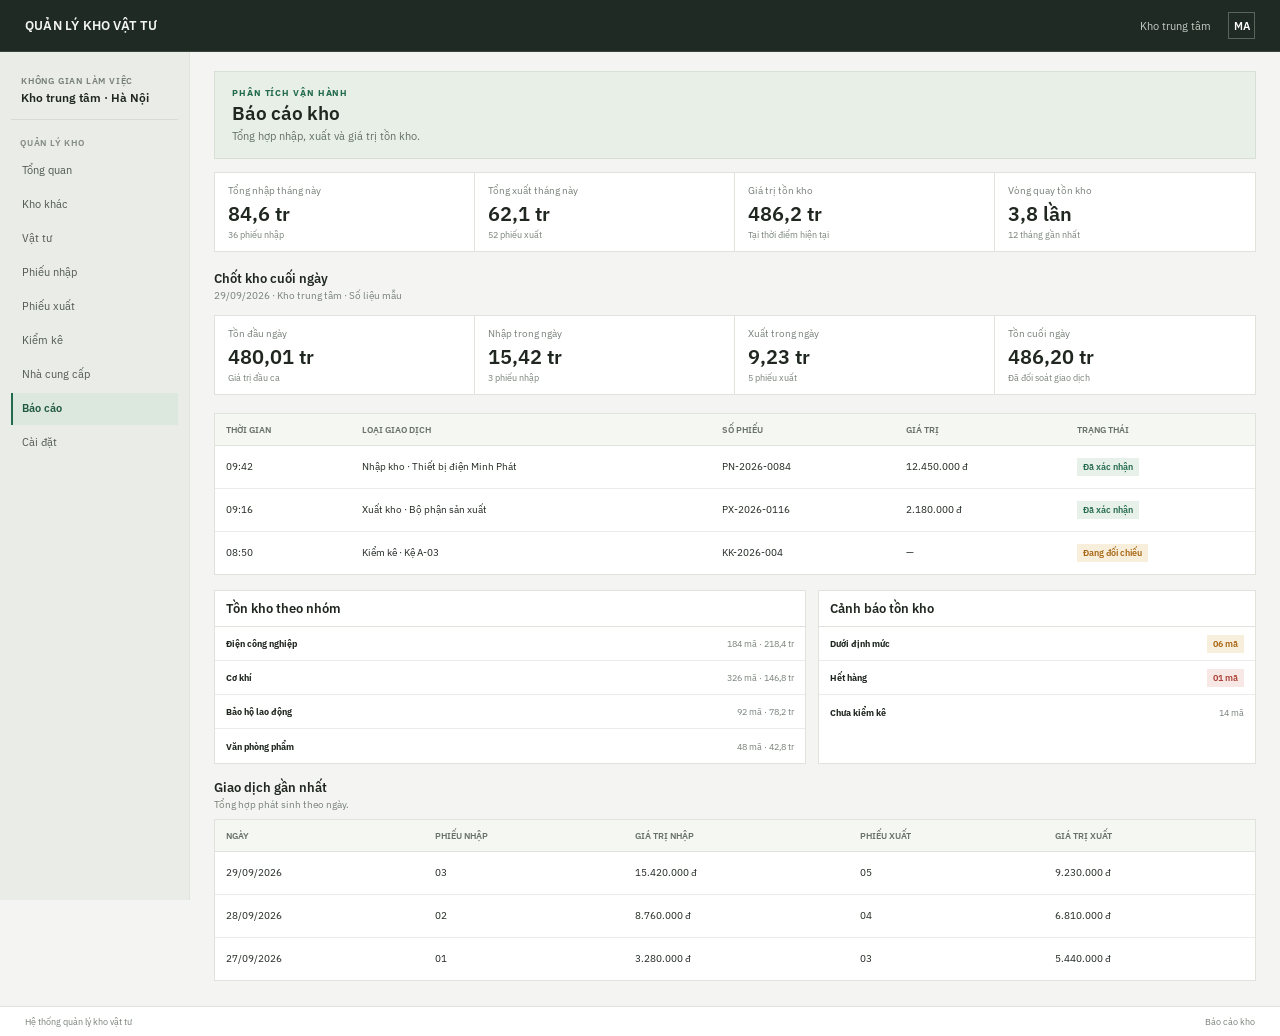
==== bao-cao.html @ 77044d99 "Create New Project New project" ====
<!doctype html>
<html lang="vi">
  <head>
    <meta charset="utf-8" />
    <meta name="viewport" content="width=device-width,initial-scale=1" />
    <title>Báo cáo kho</title>
    <link
      href="https://fonts.googleapis.com/css2?family=IBM+Plex+Sans:wght@400;500;600;700&display=swap"
      rel="stylesheet"
    />
    <link rel="stylesheet" href="style.css" />
  </head>
  <body>
    <header class="topbar">
      <div class="brand">QUẢN LÝ KHO VẬT TƯ</div>
      <div class="top-right">Kho trung tâm <span class="user">MA</span></div>
    </header>
    <div class="layout">
      <aside class="sidebar">
        <div class="warehouse">
          <div class="label">Không gian làm việc</div>
          <div class="warehouse-name">Kho trung tâm · Hà Nội</div>
        </div>
        <div class="nav-label">Quản lý kho</div>
        <nav class="nav" aria-label="Điều hướng">
          <a href="index.html">Tổng quan</a>
          <a href="kho.html">Kho khác</a>
          <a href="vat-tu.html">Vật tư</a>
          <a href="phieu-nhap.html">Phiếu nhập</a>
          <a href="phieu-xuat.html">Phiếu xuất</a>
          <a href="kiem-ke.html">Kiểm kê</a>
          <a href="nha-cung-cap.html">Nhà cung cấp</a>
          <a class="active" href="bao-cao.html">Báo cáo</a>
          <a href="cai-dat.html">Cài đặt</a>
        </nav>
      </aside>
      <main>
        <section class="banner">
          <div>
            <div class="eyebrow">Phân tích vận hành</div>
            <h1>Báo cáo kho</h1>
            <p class="subtitle">Tổng hợp nhập, xuất và giá trị tồn kho.</p>
          </div>
        </section>
        <section class="metrics">
          <div class="metric">
            <div class="metric-label">Tổng nhập tháng này</div>
            <div class="metric-value">84,6 tr</div>
            <div class="metric-note">36 phiếu nhập</div>
          </div>
          <div class="metric">
            <div class="metric-label">Tổng xuất tháng này</div>
            <div class="metric-value">62,1 tr</div>
            <div class="metric-note">52 phiếu xuất</div>
          </div>
          <div class="metric">
            <div class="metric-label">Giá trị tồn kho</div>
            <div class="metric-value">486,2 tr</div>
            <div class="metric-note">Tại thời điểm hiện tại</div>
          </div>
          <div class="metric">
            <div class="metric-label">Vòng quay tồn kho</div>
            <div class="metric-value">3,8 lần</div>
            <div class="metric-note">12 tháng gần nhất</div>
          </div>
        </section>
        <section class="closing-report">
          <div class="section-head">
            <div>
              <h2>Chốt kho cuối ngày</h2>
              <div class="caption">
                29/09/2026 · Kho trung tâm · Số liệu mẫu
              </div>
            </div>
          </div>
          <section class="metrics">
            <div class="metric">
              <div class="metric-label">Tồn đầu ngày</div>
              <div class="metric-value">480,01 tr</div>
              <div class="metric-note">Giá trị đầu ca</div>
            </div>
            <div class="metric">
              <div class="metric-label">Nhập trong ngày</div>
              <div class="metric-value">15,42 tr</div>
              <div class="metric-note">3 phiếu nhập</div>
            </div>
            <div class="metric">
              <div class="metric-label">Xuất trong ngày</div>
              <div class="metric-value">9,23 tr</div>
              <div class="metric-note">5 phiếu xuất</div>
            </div>
            <div class="metric">
              <div class="metric-label">Tồn cuối ngày</div>
              <div class="metric-value">486,20 tr</div>
              <div class="metric-note">Đã đối soát giao dịch</div>
            </div>
          </section>
          <div class="table-wrap">
            <table>
              <thead>
                <tr>
                  <th>THỜI GIAN</th>
                  <th>LOẠI GIAO DỊCH</th>
                  <th>SỐ PHIẾU</th>
                  <th>GIÁ TRỊ</th>
                  <th>TRẠNG THÁI</th>
                </tr>
              </thead>
              <tbody>
                <tr>
                  <td>09:42</td>
                  <td>Nhập kho · Thiết bị điện Minh Phát</td>
                  <td>PN-2026-0084</td>
                  <td>12.450.000 đ</td>
                  <td><span class="status good">Đã xác nhận</span></td>
                </tr>
                <tr>
                  <td>09:16</td>
                  <td>Xuất kho · Bộ phận sản xuất</td>
                  <td>PX-2026-0116</td>
                  <td>2.180.000 đ</td>
                  <td><span class="status good">Đã xác nhận</span></td>
                </tr>
                <tr>
                  <td>08:50</td>
                  <td>Kiểm kê · Kệ A-03</td>
                  <td>KK-2026-004</td>
                  <td>—</td>
                  <td><span class="status low">Đang đối chiếu</span></td>
                </tr>
              </tbody>
            </table>
          </div>
        </section>
        <section class="lower">
          <div class="panel">
            <div class="panel-title"><h2>Tồn kho theo nhóm</h2></div>
            <div class="stock-line">
              <strong>Điện công nghiệp</strong
              ><span class="stock-note">184 mã · 218,4 tr</span>
            </div>
            <div class="stock-line">
              <strong>Cơ khí</strong
              ><span class="stock-note">326 mã · 146,8 tr</span>
            </div>
            <div class="stock-line">
              <strong>Bảo hộ lao động</strong
              ><span class="stock-note">92 mã · 78,2 tr</span>
            </div>
            <div class="stock-line">
              <strong>Văn phòng phẩm</strong
              ><span class="stock-note">48 mã · 42,8 tr</span>
            </div>
          </div>
          <div class="panel">
            <div class="panel-title"><h2>Cảnh báo tồn kho</h2></div>
            <div class="stock-line">
              <strong>Dưới định mức</strong
              ><span class="status low">06 mã</span>
            </div>
            <div class="stock-line">
              <strong>Hết hàng</strong><span class="status empty">01 mã</span>
            </div>
            <div class="stock-line">
              <strong>Chưa kiểm kê</strong><span class="stock-note">14 mã</span>
            </div>
          </div>
        </section>
        <section class="report-transactions">
          <div class="section-head">
            <div>
              <h2>Giao dịch gần nhất</h2>
              <div class="caption">Tổng hợp phát sinh theo ngày.</div>
            </div>
          </div>
          <div class="table-wrap">
            <table>
              <thead>
                <tr>
                  <th>NGÀY</th>
                  <th>PHIẾU NHẬP</th>
                  <th>GIÁ TRỊ NHẬP</th>
                  <th>PHIẾU XUẤT</th>
                  <th>GIÁ TRỊ XUẤT</th>
                </tr>
              </thead>
              <tbody>
                <tr>
                  <td>29/09/2026</td>
                  <td>03</td>
                  <td>15.420.000 đ</td>
                  <td>05</td>
                  <td>9.230.000 đ</td>
                </tr>
                <tr>
                  <td>28/09/2026</td>
                  <td>02</td>
                  <td>8.760.000 đ</td>
                  <td>04</td>
                  <td>6.810.000 đ</td>
                </tr>
                <tr>
                  <td>27/09/2026</td>
                  <td>01</td>
                  <td>3.280.000 đ</td>
                  <td>03</td>
                  <td>5.440.000 đ</td>
                </tr>
              </tbody>
            </table>
          </div>
        </section>
      </main>
    </div>
    <footer class="footer">
      <span>Hệ thống quản lý kho vật tư</span><span>Báo cáo kho</span>
    </footer>
  </body>
</html>
---- style.css ----
:root {
  font-family: "IBM Plex Sans", sans-serif;
  color: #202720;
  background: #f4f5f2;
  font-synthesis: none;
  text-rendering: optimizeLegibility;
  --ink: #202720;
  --muted: #778078;
  --line: #dfe3dc;
  --paper: #fff;
  --green: #236b4d;
  --green-soft: #e7f0e9;
  --amber: #a76613;
  --amber-soft: #f8eedc;
  --red: #ad4138;
  --red-soft: #f7e8e5;
}
* {
  box-sizing: border-box;
}
body {
  margin: 0;
  min-width: 320px;
  min-height: 100vh;
}
button,
input,
select {
  font: inherit;
  color: inherit;
}
button {
  cursor: pointer;
}
.topbar {
  height: 52px;
  display: flex;
  align-items: center;
  justify-content: space-between;
  padding: 0 25px;
  background: #202a24;
  color: #f2f5f1;
  border-bottom: 1px solid #39443d;
}
.brand {
  display: flex;
  align-items: center;
  gap: 9px;
  font-size: 13px;
  font-weight: 600;
  letter-spacing: 0.2px;
}
.top-right {
  display: flex;
  align-items: center;
  gap: 17px;
  color: #c4cdc5;
  font-size: 11px;
}
.user {
  width: 27px;
  height: 27px;
  display: grid;
  place-items: center;
  border: 1px solid #59645b;
  color: #fff;
  font-weight: 600;
}
.layout {
  min-height: calc(100vh - 82px);
  display: grid;
  grid-template-columns: 190px minmax(0, 1fr);
}
.sidebar {
  position: sticky;
  top: 0;
  z-index: 5;
  align-self: start;
  height: calc(100vh - 52px);
  overflow-y: auto;
  padding: 14px 11px;
  background: #e9ece7;
  border-right: 1px solid var(--line);
}
.warehouse {
  padding: 9px 10px 14px;
  border-bottom: 1px solid #d6dcd4;
}
.label {
  color: var(--muted);
  font-size: 9px;
  font-weight: 600;
  letter-spacing: 0.8px;
  text-transform: uppercase;
}
.warehouse-name {
  margin-top: 4px;
  font-size: 12px;
  font-weight: 600;
}
.warehouse-list {
  border: 1px solid var(--line);
  background: var(--paper);
}
.warehouse-list details + details {
  border-top: 1px solid var(--line);
}
.warehouse-list summary {
  display: flex;
  align-items: center;
  justify-content: space-between;
  gap: 12px;
  min-height: 52px;
  padding: 8px 13px;
  cursor: pointer;
  list-style-position: inside;
  font-size: 11px;
  font-weight: 600;
}
.warehouse-list summary:hover {
  background: #f7f8f5;
}
.warehouse-summary {
  display: inline-flex;
  align-items: center;
  gap: 12px;
}
.warehouse-summary small {
  color: var(--muted);
  font-size: 10px;
  font-weight: 400;
}
.warehouse-detail {
  padding: 0 12px 12px;
}
.nav-label {
  margin: 17px 9px 7px;
  color: #828b82;
  font-size: 9px;
  font-weight: 600;
  letter-spacing: 0.8px;
  text-transform: uppercase;
}
.nav {
  display: grid;
  gap: 2px;
}
.nav a {
  height: 32px;
  display: block;
  padding: 8px 9px;
  border-left: 2px solid transparent;
  color: #505950;
  text-decoration: none;
  font-size: 11px;
}
.nav a:hover {
  background: #dfe5de;
}
.nav a.active {
  border-left-color: var(--green);
  background: #dce8dd;
  color: #20593f;
  font-weight: 600;
}
main {
  min-width: 0;
  padding: 19px 24px 25px;
}
.banner {
  display: flex;
  align-items: center;
  justify-content: space-between;
  gap: 15px;
  padding: 15px 17px;
  border: 1px solid #d6e0d5;
  background: #e8efe7;
}
.eyebrow {
  margin-bottom: 3px;
  color: var(--green);
  font-size: 9px;
  font-weight: 700;
  letter-spacing: 0.9px;
  text-transform: uppercase;
}
h1 {
  margin: 0;
  font-size: 19px;
  font-weight: 600;
}
.subtitle {
  margin: 4px 0 0;
  color: #637064;
  font-size: 11px;
}
.actions {
  display: flex;
  gap: 6px;
  flex-shrink: 0;
}
.button {
  height: 31px;
  padding: 0 10px;
  border: 1px solid var(--line);
  background: #fff;
  font-size: 10px;
  font-weight: 500;
}
.button:hover {
  background: #f4f6f2;
}
.button-danger {
  border-color: #e8cfcc;
  background: var(--red-soft);
  color: var(--red);
}
.button-danger:disabled {
  opacity: 0.7;
}
.primary {
  border-color: var(--green);
  background: var(--green);
  color: white;
}
.primary:hover {
  background: #19583e;
}
.metrics {
  display: grid;
  grid-template-columns: repeat(4, minmax(0, 1fr));
  margin: 13px 0 18px;
  border: 1px solid var(--line);
  background: var(--paper);
}
.metric {
  padding: 11px 13px;
  border-right: 1px solid var(--line);
}
.metric:last-child {
  border: 0;
}
.metric-label {
  color: var(--muted);
  font-size: 10px;
}
.metric-value {
  margin-top: 3px;
  font-size: 20px;
  font-weight: 600;
}
.metric-note {
  margin-top: 2px;
  color: var(--muted);
  font-size: 9px;
}
.up {
  color: var(--green);
  font-weight: 600;
}
.warn {
  color: var(--amber);
  font-weight: 600;
}
.section-head {
  display: flex;
  align-items: center;
  justify-content: space-between;
  margin-bottom: 8px;
}
h2 {
  margin: 0;
  font-size: 13px;
  font-weight: 600;
}
.caption {
  margin-top: 2px;
  color: var(--muted);
  font-size: 10px;
}
.link {
  padding: 3px 0;
  border: 0;
  background: none;
  color: var(--green);
  font-size: 10px;
  font-weight: 600;
  text-decoration: none;
}
.filters {
  display: flex;
  align-items: center;
  gap: 6px;
  flex-wrap: wrap;
  margin-bottom: 8px;
}
.field {
  height: 30px;
  min-width: 135px;
  padding: 0 8px;
  border: 1px solid var(--line);
  border-radius: 0;
  background: #fff;
  font-size: 10px;
  outline: none;
}
.field:focus {
  border-color: #6e9a7d;
  box-shadow: 0 0 0 2px var(--green-soft);
}
.search {
  width: 240px;
}
.filter-spacer {
  flex: 1;
}
.result-count {
  color: var(--muted);
  font-size: 10px;
}
.table-wrap {
  overflow: auto;
  border: 1px solid var(--line);
  background: #fff;
}
table {
  width: 100%;
  border-collapse: collapse;
  text-align: left;
  white-space: nowrap;
}
thead {
  background: #f5f7f3;
}
th {
  height: 31px;
  padding: 0 11px;
  border-bottom: 1px solid var(--line);
  color: #697269;
  font-size: 9px;
  font-weight: 600;
}
td {
  height: 43px;
  padding: 0 11px;
  border-bottom: 1px solid #e9ece7;
  font-size: 10px;
}
tbody tr:last-child td {
  border-bottom: 0;
}
tbody tr:hover {
  background: #fafbf9;
}
.product {
  font-weight: 600;
}
.sku {
  margin-top: 1px;
  color: var(--muted);
  font-size: 9px;
}
.qty {
  font-weight: 600;
}
.status {
  display: inline-flex;
  min-height: 18px;
  align-items: center;
  padding: 0 6px;
  font-size: 9px;
  font-weight: 600;
}
.good {
  background: var(--green-soft);
  color: var(--green);
}
.low {
  background: var(--amber-soft);
  color: var(--amber);
}
.empty {
  background: var(--red-soft);
  color: var(--red);
}
.table-footer {
  min-height: 32px;
  display: flex;
  align-items: center;
  justify-content: space-between;
  padding: 0 10px;
  border-top: 1px solid var(--line);
  color: var(--muted);
  font-size: 9px;
}
.pages {
  display: flex;
  gap: 3px;
}
.page {
  width: 22px;
  height: 21px;
  border: 1px solid var(--line);
  background: #fff;
  font-size: 9px;
}
.page.current {
  border-color: var(--green);
  background: var(--green);
  color: #fff;
}
.lower {
  display: grid;
  grid-template-columns: 1.15fr 0.85fr;
  gap: 12px;
  margin-top: 15px;
}
.panel {
  border: 1px solid var(--line);
  background: #fff;
}
.panel-title {
  padding: 9px 11px;
  border-bottom: 1px solid var(--line);
}
.activity,
.stock-line {
  min-height: 34px;
  display: grid;
  align-items: center;
  gap: 8px;
  padding: 0 11px;
  border-bottom: 1px solid #e9ece7;
  font-size: 9px;
}
.activity {
  grid-template-columns: 45px 1fr auto;
}
.stock-line {
  grid-template-columns: 1fr auto;
}
.activity:last-child,
.stock-line:last-child {
  border-bottom: 0;
}
.time,
.stock-note {
  color: var(--muted);
}
.type {
  color: var(--green);
  font-weight: 600;
}
.type.out {
  color: var(--amber);
}
.footer {
  height: 30px;
  display: flex;
  align-items: center;
  justify-content: space-between;
  padding: 0 25px;
  border-top: 1px solid var(--line);
  background: #fff;
  color: var(--muted);
  font-size: 9px;
}
.toast {
  position: fixed;
  right: 17px;
  bottom: 17px;
  z-index: 5;
  padding: 10px 13px;
  background: #202a24;
  color: white;
  font-size: 11px;
  opacity: 0;
  transform: translateY(6px);
  transition: 0.18s;
  pointer-events: none;
}
.toast.show {
  opacity: 1;
  transform: translateY(0);
}
.backdrop {
  position: fixed;
  inset: 0;
  z-index: 10;
  display: none;
  align-items: center;
  justify-content: center;
  padding: 15px;
  background: #16201877;
}
.backdrop.open {
  display: flex;
}
.modal {
  width: min(420px, 100%);
  border: 1px solid var(--line);
  background: #fff;
}
.modal-head {
  display: flex;
  align-items: center;
  justify-content: space-between;
  padding: 12px 15px;
  border-bottom: 1px solid var(--line);
}
.modal-head h2 {
  font-size: 14px;
}
.close {
  width: 25px;
  height: 25px;
  border: 1px solid var(--line);
  background: #fff;
  font-size: 16px;
}
.form {
  display: grid;
  grid-template-columns: 1fr 1fr;
  gap: 10px;
  padding: 14px 15px;
}
.form-field {
  display: grid;
  gap: 4px;
}
.form-field-wide {
  grid-column: 1 / -1;
}
.form-field label {
  color: #5d675e;
  font-size: 9px;
  font-weight: 600;
}
.form-field input,
.form-field select,
.form-field textarea {
  height: 31px;
  width: 100%;
  padding: 0 8px;
  border: 1px solid var(--line);
  border-radius: 0;
  background: #fff;
  font-size: 10px;
  outline: none;
}
.form-field textarea {
  min-height: 72px;
  padding: 8px;
  resize: vertical;
}
.transaction-form {
  margin-bottom: 16px;
}
.form-note {
  margin: 0;
  color: var(--muted);
  font-size: 10px;
}
.form-actions {
  display: flex;
  align-items: center;
  justify-content: space-between;
  gap: 12px;
  padding: 0 15px 12px;
}
.button:disabled {
  cursor: not-allowed;
  opacity: 0.55;
}
.modal-actions {
  display: flex;
  justify-content: flex-end;
  gap: 6px;
  padding: 10px 15px;
  border-top: 1px solid var(--line);
}
@media (max-width: 800px) {
  .layout {
    grid-template-columns: 155px minmax(0, 1fr);
  }
  main {
    padding: 15px;
  }
  .metrics {
    grid-template-columns: 1fr 1fr;
  }
  .metric:nth-child(2) {
    border-right: 0;
  }
  .metric:nth-child(-n + 2) {
    border-bottom: 1px solid var(--line);
  }
  .lower {
    grid-template-columns: 1fr;
  }
}
@media (max-width: 560px) {
  .topbar {
    height: 47px;
    padding: 0 12px;
  }
  .top-right {
    gap: 8px;
  }
  .top-date {
    display: none;
  }
  .layout {
    display: block;
    min-height: calc(100vh - 77px);
  }
  .sidebar {
    height: auto;
    overflow: visible;
    padding: 5px 8px;
    border-right: 0;
    border-bottom: 1px solid var(--line);
  }
  .warehouse,
  .nav-label {
    display: none;
  }
  .nav {
    display: flex;
    overflow: auto;
    gap: 2px;
  }
  .nav a {
    flex: 0 0 auto;
    height: 30px;
    padding: 8px;
    border-left: 0;
    border-bottom: 2px solid transparent;
  }
  .nav a.active {
    border-bottom-color: var(--green);
  }
  main {
    padding: 12px 10px 18px;
  }
  .banner {
    align-items: flex-start;
    padding: 11px;
  }
  .subtitle {
    max-width: 220px;
    line-height: 1.4;
  }
  .actions .button:not(.primary) {
    display: none;
  }
  h1 {
    font-size: 17px;
  }
  .metric {
    padding: 9px;
  }
  .metric-value {
    font-size: 18px;
  }
  .search {
    width: 100%;
    flex: 1 1 100%;
  }
  .field {
    min-width: 0;
    flex: 1;
  }
  .filter-spacer {
    display: none;
  }
  .footer {
    padding: 0 10px;
  }
}
.report-transactions {
  margin-top: 15px;
}
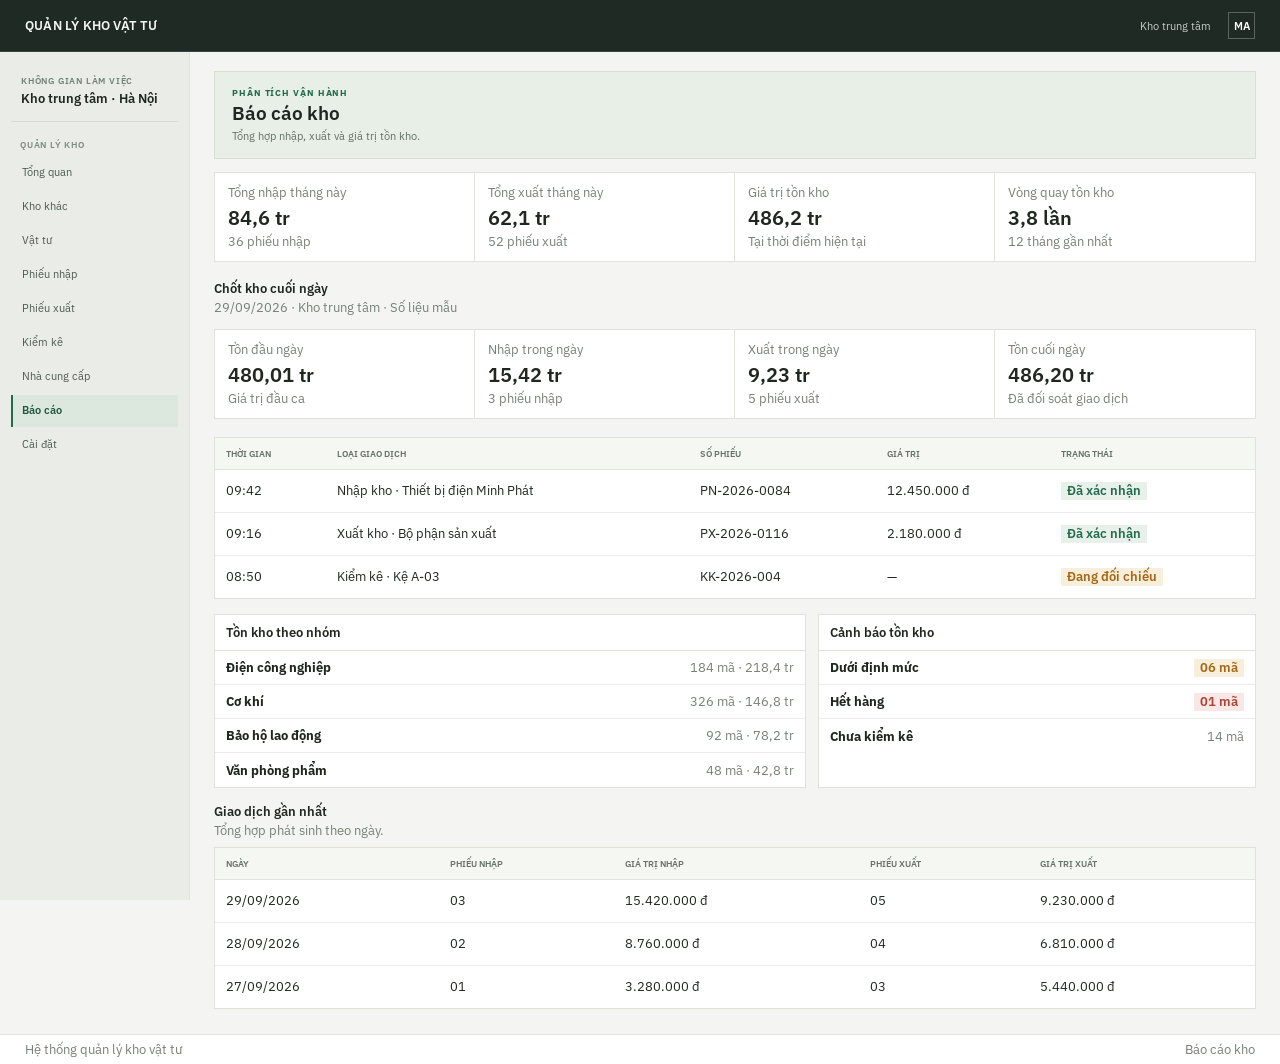
==== commit 95b9bc8c: "new script" ====
--- a/bao-cao.html
+++ b/bao-cao.html
@@ -9,6 +9,7 @@
       rel="stylesheet"
     />
     <link rel="stylesheet" href="style.css" />
+    <script src="script.js"></script>
   </head>
   <body>
     <header class="topbar">
--- a/style.css
+++ b/style.css
@@ -95,7 +95,7 @@
 }
 .warehouse-name {
   margin-top: 4px;
-  font-size: 12px;
+  font-size: 13px;
   font-weight: 600;
 }
 .warehouse-list {
@@ -176,6 +176,7 @@
   border: 1px solid #d6e0d5;
   background: #e8efe7;
 }
+
 .eyebrow {
   margin-bottom: 3px;
   color: var(--green);
@@ -200,10 +201,14 @@
   flex-shrink: 0;
 }
 .button {
+  display: inline-flex;
+  align-items: center;
+  justify-content: center;
   height: 31px;
   padding: 0 10px;
   border: 1px solid var(--line);
   background: #fff;
+  text-align: center;
   font-size: 10px;
   font-weight: 500;
 }
@@ -242,7 +247,7 @@
 }
 .metric-label {
   color: var(--muted);
-  font-size: 10px;
+  font-size: 13px;
 }
 .metric-value {
   margin-top: 3px;
@@ -252,7 +257,7 @@
 .metric-note {
   margin-top: 2px;
   color: var(--muted);
-  font-size: 9px;
+  font-size: 13px;
 }
 .up {
   color: var(--green);
@@ -276,14 +281,14 @@
 .caption {
   margin-top: 2px;
   color: var(--muted);
-  font-size: 10px;
+  font-size: 13px;
 }
 .link {
   padding: 3px 0;
   border: 0;
   background: none;
   color: var(--green);
-  font-size: 10px;
+  font-size: 13px;
   font-weight: 600;
   text-decoration: none;
 }
@@ -301,7 +306,7 @@
   border: 1px solid var(--line);
   border-radius: 0;
   background: #fff;
-  font-size: 10px;
+  font-size: 13px;
   outline: none;
 }
 .field:focus {
@@ -316,7 +321,7 @@
 }
 .result-count {
   color: var(--muted);
-  font-size: 10px;
+  font-size: 13px;
 }
 .table-wrap {
   overflow: auto;
@@ -344,7 +349,7 @@
   height: 43px;
   padding: 0 11px;
   border-bottom: 1px solid #e9ece7;
-  font-size: 10px;
+  font-size: 13px;
 }
 tbody tr:last-child td {
   border-bottom: 0;
@@ -358,7 +363,7 @@
 .sku {
   margin-top: 1px;
   color: var(--muted);
-  font-size: 9px;
+  font-size: 13px;
 }
 .qty {
   font-weight: 600;
@@ -368,7 +373,7 @@
   min-height: 18px;
   align-items: center;
   padding: 0 6px;
-  font-size: 9px;
+  font-size: 13px;
   font-weight: 600;
 }
 .good {
@@ -391,7 +396,7 @@
   padding: 0 10px;
   border-top: 1px solid var(--line);
   color: var(--muted);
-  font-size: 9px;
+  font-size: 13px;
 }
 .pages {
   display: flex;
@@ -402,7 +407,7 @@
   height: 21px;
   border: 1px solid var(--line);
   background: #fff;
-  font-size: 9px;
+  font-size: 13px;
 }
 .page.current {
   border-color: var(--green);
@@ -431,7 +436,7 @@
   gap: 8px;
   padding: 0 11px;
   border-bottom: 1px solid #e9ece7;
-  font-size: 9px;
+  font-size: 13px;
 }
 .activity {
   grid-template-columns: 45px 1fr auto;
@@ -463,7 +468,7 @@
   border-top: 1px solid var(--line);
   background: #fff;
   color: var(--muted);
-  font-size: 9px;
+  font-size: 13px;
 }
 .toast {
   position: fixed;
@@ -473,7 +478,7 @@
   padding: 10px 13px;
   background: #202a24;
   color: white;
-  font-size: 11px;
+  font-size: 13px;
   opacity: 0;
   transform: translateY(6px);
   transition: 0.18s;
@@ -533,7 +538,7 @@
 }
 .form-field label {
   color: #5d675e;
-  font-size: 9px;
+  font-size: 13px;
   font-weight: 600;
 }
 .form-field input,
@@ -545,7 +550,7 @@
   border: 1px solid var(--line);
   border-radius: 0;
   background: #fff;
-  font-size: 10px;
+  font-size: 13px;
   outline: none;
 }
 .form-field textarea {
@@ -559,7 +564,7 @@
 .form-note {
   margin: 0;
   color: var(--muted);
-  font-size: 10px;
+  font-size: 13px;
 }
 .form-actions {
   display: flex;
@@ -647,6 +652,7 @@
     align-items: flex-start;
     padding: 11px;
   }
+
   .subtitle {
     max-width: 220px;
     line-height: 1.4;
